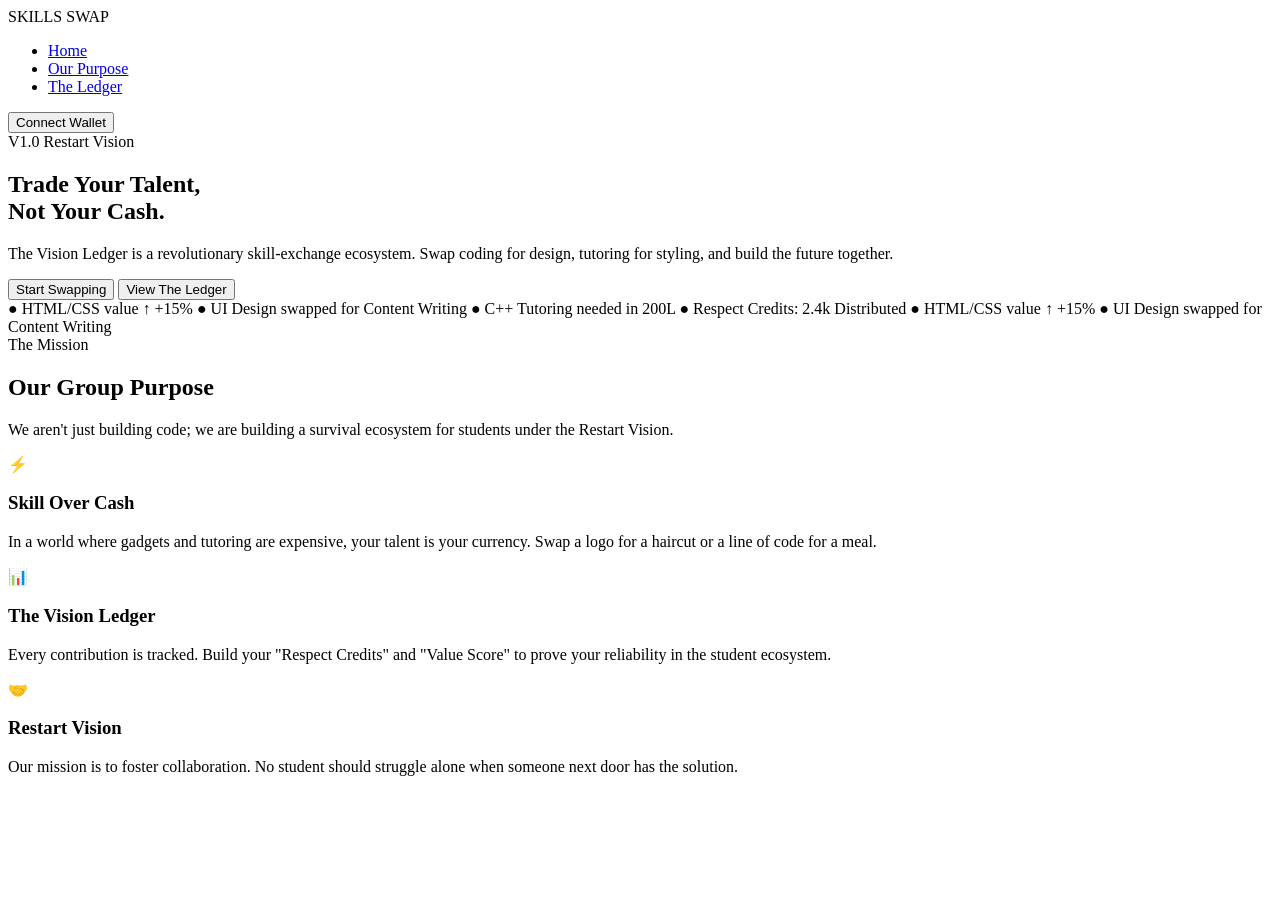
==== index.html @ d319e516 "Rename vision-ledger/index.html to index.html" ====
<!DOCTYPE html>
<html lang="en">
<head>
    <meta charset="UTF-8">
    <meta name="viewport" content="width=device-width, initial-scale=1.0">
    <title>skills-Swap | The Vision Ledger</title>
    <link href="https://fonts.googleapis.com/css2?family=Poppins:wght@300;400;600;800&display=swap" rel="stylesheet">
    <link rel="stylesheet" href="style.css">
</head>
<body>

    <div class="bg-wrapper">
        <div class="blob"></div>
        <div class="blob2"></div>
        <div class="grid-overlay"></div>
    </div>

    <header>
        <nav class="glass-nav">
            <div class="logo">SKILLS <span>SWAP</span></div>
            <ul class="nav-links">
                <li><a href="#home">Home</a></li>
                <li><a href="#purpose">Our Purpose</a></li>
                <li><a href="#ledger">The Ledger</a></li>
            </ul>
            <button class="btn-glow">Connect Wallet</button>
        </nav>
    </header>

    <main>
        <section class="hero" id="home">
            <div class="hero-content">
                <span class="badge">V1.0 Restart Vision</span>
                <h1>Trade Your <span>Talent</span>,<br> Not Your Cash.</h1>
                <p>The Vision Ledger is a revolutionary skill-exchange ecosystem. Swap coding for design, tutoring for styling, and build the future together.</p>
                
                <div class="hero-btns">
                    <button class="btn-primary">Start Swapping</button>
                    <button class="btn-secondary">View The Ledger</button>
                </div>
            </div>
        </section>

        <div class="ticker-wrap">
            <div class="ticker">
                <span class="ticker-item">● HTML/CSS value ↑ +15%</span>
                <span class="ticker-item">● UI Design swapped for Content Writing</span>
                <span class="ticker-item">● C++ Tutoring needed in 200L</span>
                <span class="ticker-item">● Respect Credits: 2.4k Distributed</span>
                <span class="ticker-item">● HTML/CSS value ↑ +15%</span>
                <span class="ticker-item">● UI Design swapped for Content Writing</span>
            </div>
        </div>

        <section class="purpose-section" id="purpose">
            <div class="section-header">
                <span class="badge">The Mission</span>
                <h2>Our <span>Group Purpose</span></h2>
                <p>We aren't just building code; we are building a survival ecosystem for students under the Restart Vision.</p>
            </div>

            <div class="purpose-grid">
                <div class="purpose-card">
                    <div class="icon">⚡</div>
                    <h3>Skill Over Cash</h3>
                    <p>In a world where gadgets and tutoring are expensive, your talent is your currency. Swap a logo for a haircut or a line of code for a meal.</p>
                </div>

                <div class="purpose-card">
                    <div class="icon">📊</div>
                    <h3>The Vision Ledger</h3>
                    <p>Every contribution is tracked. Build your "Respect Credits" and "Value Score" to prove your reliability in the student ecosystem.</p>
                </div>

                <div class="purpose-card">
                    <div class="icon">🤝</div>
                    <h3>Restart Vision</h3>
                    <p>Our mission is to foster collaboration. No student should struggle alone when someone next door has the solution.</p>
                </div>
            </div>
        </section>
    </main>

</body>
</html>
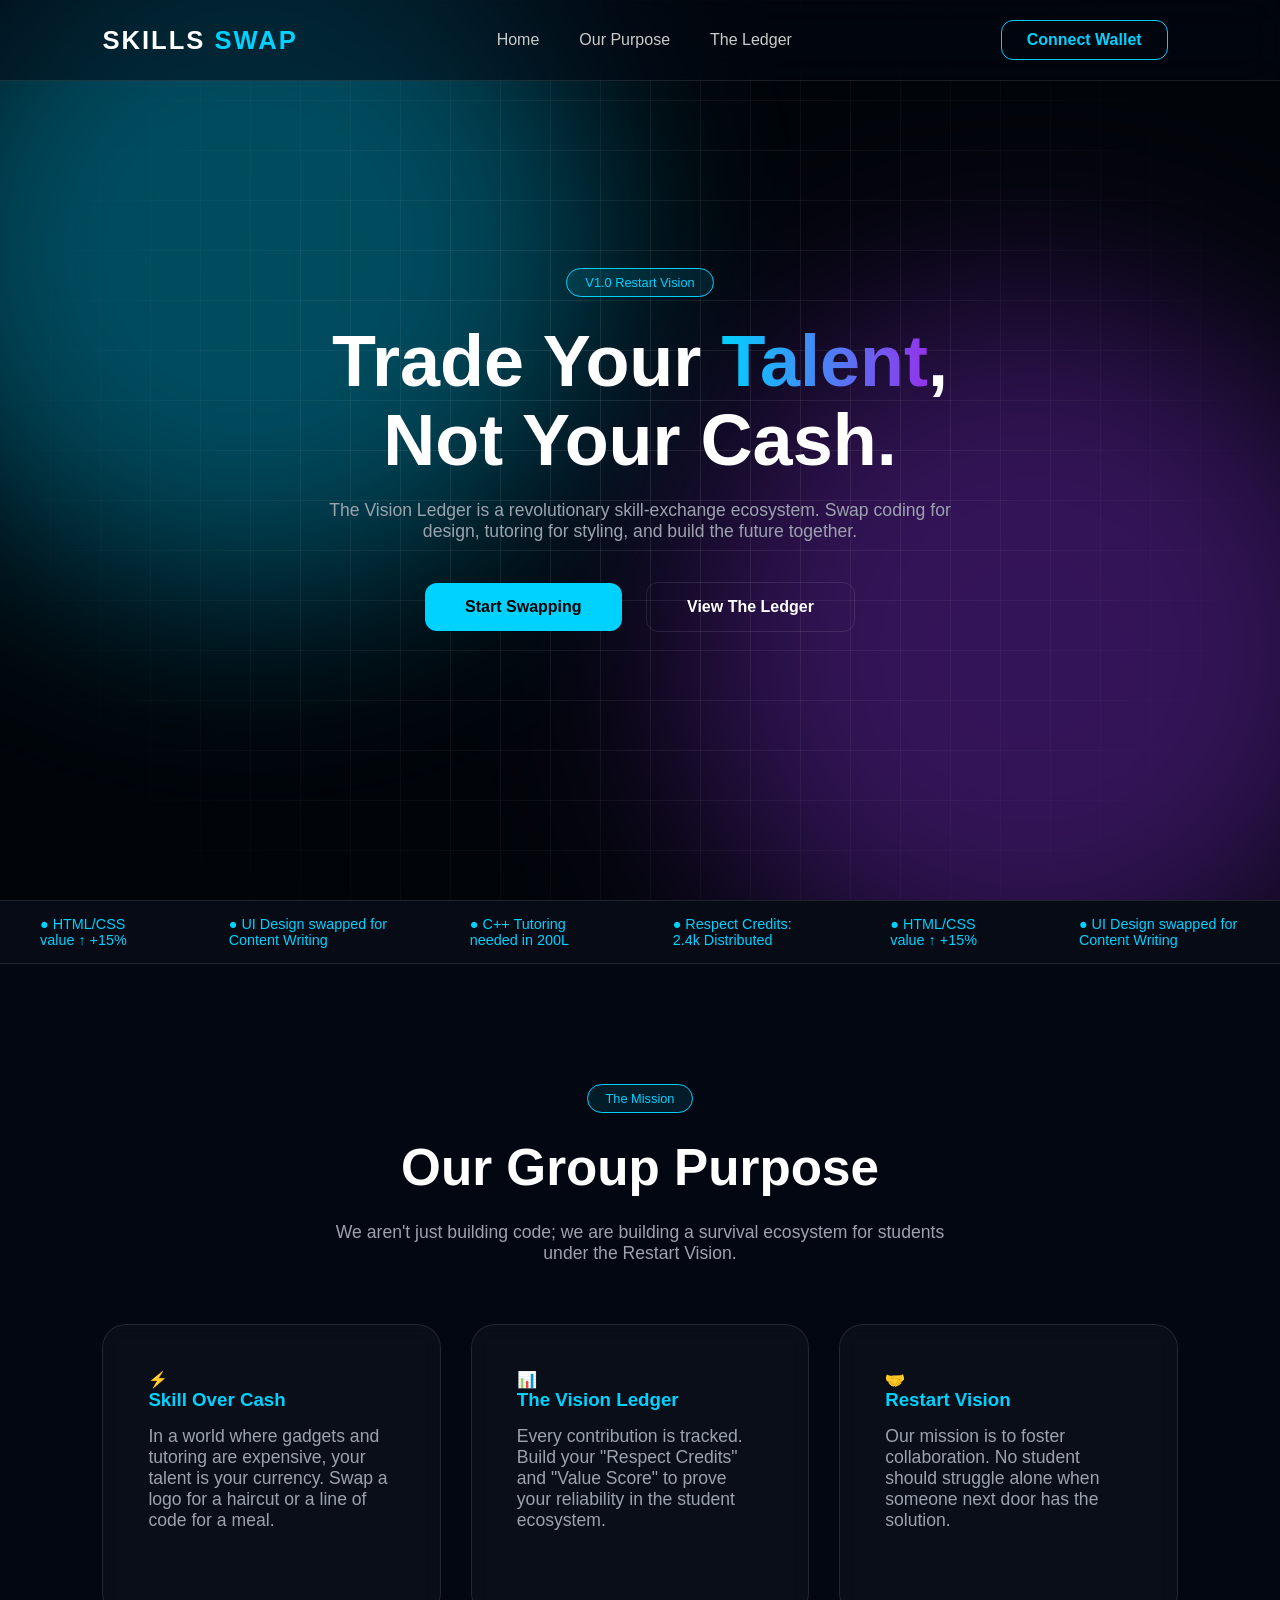
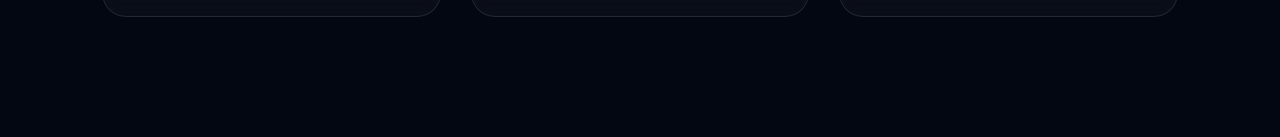
==== commit cb3eff70: "index.html" ====
--- a/index.html
+++ b/index.html
@@ -3,7 +3,7 @@
 <head>
     <meta charset="UTF-8">
     <meta name="viewport" content="width=device-width, initial-scale=1.0">
-    <title>skills-Swap | The Vision Ledger</title>
+    <title>skills-Swap | The Vision Ledger</title> 
     <link href="https://fonts.googleapis.com/css2?family=Poppins:wght@300;400;600;800&display=swap" rel="stylesheet">
     <link rel="stylesheet" href="style.css">
 </head>
--- a/style.css
+++ b/style.css
@@ -0,0 +1,177 @@
+/* 1. the colours */
+:root {
+    --primary: #00d2ff;      /* Electric Blue */
+    --secondary: #9333ea;    /* Cyber Purple */
+    --bg: #030712;
+    --glass: rgba(255, 255, 255, 0.03);
+    --border: rgba(255, 255, 255, 0.1);
+}
+
+* {
+    margin: 0;
+    padding: 0;
+    box-sizing: border-box;
+    font-family: 'Poppins', sans-serif;
+    scroll-behavior: smooth;
+}
+
+body {
+    background-color: var(--bg);
+    color: #fff;
+    overflow-x: hidden;
+}
+
+/* 2. THE MOVING BACKGROUND */
+.bg-wrapper {
+    position: fixed;
+    top: 0;
+    left: 0;
+    width: 100vw;
+    height: 100vh;
+    z-index: -1;
+    overflow: hidden;
+    background: #010409;
+}
+
+.blob, .blob2 {
+    position: absolute;
+    width: 700px;
+    height: 700px;
+    border-radius: 50%;
+    filter: blur(100px);
+    opacity: 0.35; /* Made it a bit brighter to be obvious */
+}
+
+.blob {
+    background: var(--primary);
+    top: -100px;
+    left: -100px;
+    /* Speed set to 8s (Very Obvious) */
+    animation: moveFast 8s infinite alternate ease-in-out;
+}
+
+.blob2 {
+    background: var(--secondary);
+    bottom: -100px;
+    right: -100px;
+    /* Speed set to 10s */
+    animation: moveFastReverse 10s infinite alternate-reverse ease-in-out;
+}
+
+@keyframes moveFast {
+    0% { transform: translate(0,0) scale(1); }
+    100% { transform: translate(40vw, 40vh) scale(1.2); }
+}
+
+@keyframes moveFastReverse {
+    0% { transform: translate(0,0) scale(1.2); }
+    100% { transform: translate(-40vw, -40vh) scale(1); }
+}
+
+.grid-overlay {
+    position: absolute;
+    width: 100%;
+    height: 100%;
+    background-image: linear-gradient(var(--border) 1px, transparent 1px), 
+                      linear-gradient(90deg, var(--border) 1px, transparent 1px);
+    background-size: 50px 50px;
+    mask-image: radial-gradient(circle at center, black, transparent 85%);
+}
+
+/* 3. THE ORIGINAL NAVBAR (HEADER) */
+header {
+    width: 100%;
+    position: fixed;
+    top: 0;
+    z-index: 1000;
+}
+
+.glass-nav {
+    display: flex;
+    justify-content: space-between;
+    align-items: center;
+    padding: 20px 8%;
+    background: rgba(3, 7, 18, 0.5);
+    backdrop-filter: blur(20px);
+    border-bottom: 1px solid var(--border);
+}
+
+.logo { font-size: 1.6rem; font-weight: 800; letter-spacing: 2px; }
+.logo span { color: var(--primary); }
+
+.nav-links { display: flex; list-style: none; }
+.nav-links li { margin: 0 20px; }
+.nav-links a { text-decoration: none; color: #ccc; transition: 0.3s; }
+.nav-links a:hover { color: var(--primary); }
+
+/* 4. THE ORIGINAL HERO SECTION */
+.hero {
+    height: 100vh;
+    display: flex;
+    align-items: center;
+    justify-content: center;
+    text-align: center;
+}
+
+.badge {
+    background: rgba(0, 210, 255, 0.1);
+    color: var(--primary);
+    padding: 6px 18px;
+    border-radius: 30px;
+    font-size: 0.8rem;
+    border: 1px solid var(--primary);
+    display: inline-block;
+    margin-bottom: 25px;
+}
+
+h1 { font-size: 4.5rem; font-weight: 800; margin-bottom: 20px; line-height: 1.1; }
+h1 span {
+    background: linear-gradient(to right, var(--primary), var(--secondary));
+    -webkit-background-clip: text;
+    -webkit-text-fill-color: transparent;
+}
+
+p {
+    color: #9ca3af;
+    max-width: 650px;
+    margin: 0 auto 40px;
+    font-size: 1.1rem;
+}
+
+/* 5. ORIGINAL BUTTON SIZES (FIXED) */
+.hero-btns button, .btn-glow {
+    padding: 15px 40px; /* Kept big and bold */
+    border-radius: 12px;
+    font-size: 1rem;
+    font-weight: 600;
+    cursor: pointer;
+    margin: 0 10px;
+    transition: 0.3s;
+}
+
+.btn-primary { background: var(--primary); border: none; color: #000; }
+.btn-secondary { background: transparent; border: 1px solid var(--border); color: #fff; }
+.btn-glow { padding: 10px 25px; border: 1px solid var(--primary); color: var(--primary); background: transparent; }
+
+.btn-primary:hover { transform: translateY(-5px); box-shadow: 0 10px 30px rgba(0,210,255,0.4); }
+
+/* 6. TICKER & PURPOSE (ORIGINAL) */
+.ticker-wrap {
+    width: 100%;
+    overflow: hidden;
+    background: rgba(255,255,255,0.02);
+    padding: 15px 0;
+    border-top: 1px solid var(--border);
+    border-bottom: 1px solid var(--border);
+}
+
+.ticker { display: flex; animation: tickerMove 20s linear infinite; }
+@keyframes tickerMove { 0% { transform: translateX(0); } 100% { transform: translateX(-50%); } }
+.ticker-item { padding: 0 40px; color: var(--primary); font-size: 0.9rem; }
+
+.purpose-section { padding: 120px 8%; text-align: center; }
+.section-header h2 { font-size: 3.2rem; margin-bottom: 25px; }
+.purpose-grid { display: grid; grid-template-columns: repeat(auto-fit, minmax(300px, 1fr)); gap: 30px; margin-top: 60px; }
+.purpose-card { background: var(--glass); padding: 45px; border-radius: 24px; border: 1px solid var(--border); text-align: left; backdrop-filter: blur(10px); transition: 0.4s; }
+.purpose-card:hover { border-color: var(--primary); transform: translateY(-15px); }
+.purpose-card h3 { color: var(--primary); margin-bottom: 15px; }
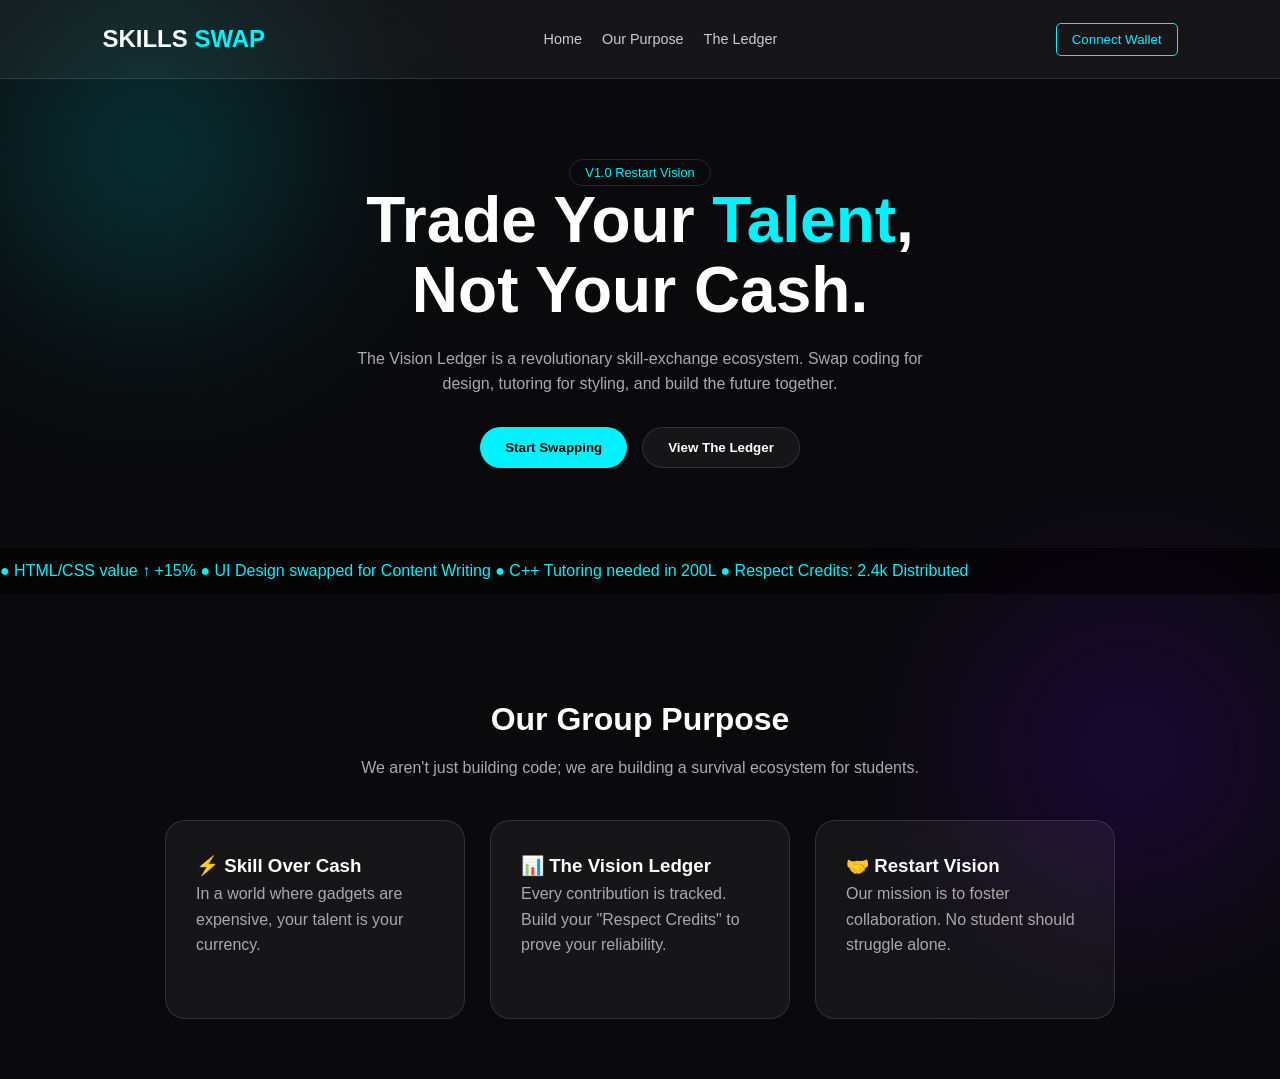
==== commit 7de09484: "Update index.html" ====
--- a/index.html
+++ b/index.html
@@ -3,83 +3,86 @@
 <head>
     <meta charset="UTF-8">
     <meta name="viewport" content="width=device-width, initial-scale=1.0">
-    <title>skills-Swap | The Vision Ledger</title> 
+    <title>Skills-Swap | The Vision Ledger</title>
     <link href="https://fonts.googleapis.com/css2?family=Poppins:wght@300;400;600;800&display=swap" rel="stylesheet">
-    <link rel="stylesheet" href="style.css">
+    <style>
+        /* ALL YOUR STYLES GO HERE - NO LINK NEEDED */
+        :root { --primary: #00f2fe; --secondary: #4facfe; --bg: #0a0a0c; --glass: rgba(255,255,255,0.05); --glass-border: rgba(255,255,255,0.12); }
+        * { margin: 0; padding: 0; box-sizing: border-box; font-family: 'Poppins', sans-serif; }
+        body { background-color: var(--bg); color: white; overflow-x: hidden; line-height: 1.6; }
+        
+        .bg-wrapper { position: fixed; top: 0; left: 0; width: 100%; height: 100%; z-index: -1; }
+        .blob, .blob2 { position: absolute; width: 300px; height: 300px; background: var(--primary); filter: blur(100px); border-radius: 50%; opacity: 0.2; }
+        .blob2 { right: 0; bottom: 0; background: #7000ff; }
+
+        .glass-nav { display: flex; justify-content: space-between; align-items: center; padding: 20px 8%; background: var(--glass); backdrop-filter: blur(15px); border-bottom: 1px solid var(--glass-border); position: sticky; top: 0; z-index: 100; }
+        .logo { font-size: 1.5rem; font-weight: 800; color: white; }
+        .logo span { color: var(--primary); }
+        .nav-links { display: flex; list-style: none; gap: 20px; }
+        .nav-links a { text-decoration: none; color: #ccc; font-size: 0.9rem; }
+        .btn-glow { padding: 8px 15px; background: transparent; border: 1px solid var(--primary); color: var(--primary); border-radius: 5px; cursor: pointer; }
+
+        .hero { padding: 80px 8% 40px; text-align: center; }
+        h1 { font-size: clamp(2.2rem, 8vw, 4rem); font-weight: 800; margin-bottom: 20px; line-height: 1.1; }
+        h1 span { color: var(--primary); }
+        p { max-width: 600px; margin: 0 auto 30px; color: #aaa; }
+
+        .hero-btns { display: flex; justify-content: center; gap: 15px; }
+        .btn-primary, .btn-secondary { padding: 12px 25px; border-radius: 50px; border: none; font-weight: 600; cursor: pointer; }
+        .btn-primary { background: var(--primary); color: black; }
+        .btn-secondary { background: var(--glass); color: white; border: 1px solid var(--glass-border); }
+
+        .purpose-grid { display: flex; flex-wrap: wrap; justify-content: center; gap: 25px; margin-top: 40px; }
+        .purpose-card { background: var(--glass); padding: 30px; border-radius: 20px; border: 1px solid var(--glass-border); width: 300px; text-align: left; backdrop-filter: blur(10px); }
+        
+        .ticker-wrap { background: rgba(0,0,0,0.5); padding: 10px 0; margin: 40px 0; overflow: hidden; }
+        .ticker { display: flex; gap: 50px; white-space: nowrap; animation: slide 25s linear infinite; }
+        @keyframes slide { from { transform: translateX(100%); } to { transform: translateX(-100%); } }
+
+        @media (max-width: 768px) {
+            .glass-nav { flex-direction: column; gap: 15px; padding: 15px; }
+            .nav-links { gap: 10px; font-size: 0.7rem; }
+            .hero-btns { flex-direction: column; align-items: center; }
+            .btn-primary, .btn-secondary { width: 100%; max-width: 280px; }
+            .purpose-card { width: 100%; max-width: 90%; }
+        }
+    </style>
 </head>
 <body>
-
-    <div class="bg-wrapper">
-        <div class="blob"></div>
-        <div class="blob2"></div>
-        <div class="grid-overlay"></div>
-    </div>
-
-    <header>
-        <nav class="glass-nav">
-            <div class="logo">SKILLS <span>SWAP</span></div>
-            <ul class="nav-links">
-                <li><a href="#home">Home</a></li>
-                <li><a href="#purpose">Our Purpose</a></li>
-                <li><a href="#ledger">The Ledger</a></li>
-            </ul>
-            <button class="btn-glow">Connect Wallet</button>
-        </nav>
-    </header>
-
+    <div class="bg-wrapper"><div class="blob"></div><div class="blob2"></div></div>
+    <header><nav class="glass-nav">
+        <div class="logo">SKILLS <span>SWAP</span></div>
+        <ul class="nav-links">
+            <li><a href="#home">Home</a></li>
+            <li><a href="#purpose">Our Purpose</a></li>
+            <li><a href="#ledger">The Ledger</a></li>
+        </ul>
+        <button class="btn-glow">Connect Wallet</button>
+    </nav></header>
     <main>
         <section class="hero" id="home">
-            <div class="hero-content">
-                <span class="badge">V1.0 Restart Vision</span>
-                <h1>Trade Your <span>Talent</span>,<br> Not Your Cash.</h1>
-                <p>The Vision Ledger is a revolutionary skill-exchange ecosystem. Swap coding for design, tutoring for styling, and build the future together.</p>
-                
-                <div class="hero-btns">
-                    <button class="btn-primary">Start Swapping</button>
-                    <button class="btn-secondary">View The Ledger</button>
-                </div>
+            <span style="color:var(--primary); font-size: 0.8rem; border: 1px solid var(--glass-border); padding: 5px 15px; border-radius: 20px;">V1.0 Restart Vision</span>
+            <h1>Trade Your <span>Talent</span>,<br> Not Your Cash.</h1>
+            <p>The Vision Ledger is a revolutionary skill-exchange ecosystem. Swap coding for design, tutoring for styling, and build the future together.</p>
+            <div class="hero-btns">
+                <button class="btn-primary">Start Swapping</button>
+                <button class="btn-secondary">View The Ledger</button>
             </div>
         </section>
 
-        <div class="ticker-wrap">
-            <div class="ticker">
-                <span class="ticker-item">● HTML/CSS value ↑ +15%</span>
-                <span class="ticker-item">● UI Design swapped for Content Writing</span>
-                <span class="ticker-item">● C++ Tutoring needed in 200L</span>
-                <span class="ticker-item">● Respect Credits: 2.4k Distributed</span>
-                <span class="ticker-item">● HTML/CSS value ↑ +15%</span>
-                <span class="ticker-item">● UI Design swapped for Content Writing</span>
-            </div>
-        </div>
+        <div class="ticker-wrap"><div class="ticker">
+            <span style="color:var(--primary)">● HTML/CSS value ↑ +15% ● UI Design swapped for Content Writing ● C++ Tutoring needed in 200L ● Respect Credits: 2.4k Distributed</span>
+        </div></div>
 
-        <section class="purpose-section" id="purpose">
-            <div class="section-header">
-                <span class="badge">The Mission</span>
-                <h2>Our <span>Group Purpose</span></h2>
-                <p>We aren't just building code; we are building a survival ecosystem for students under the Restart Vision.</p>
-            </div>
-
+        <section class="purpose-section" id="purpose" style="text-align:center; padding: 60px 8%;">
+            <h2 style="font-size: 2rem; margin-bottom: 10px;">Our <span>Group Purpose</span></h2>
+            <p>We aren't just building code; we are building a survival ecosystem for students.</p>
             <div class="purpose-grid">
-                <div class="purpose-card">
-                    <div class="icon">⚡</div>
-                    <h3>Skill Over Cash</h3>
-                    <p>In a world where gadgets and tutoring are expensive, your talent is your currency. Swap a logo for a haircut or a line of code for a meal.</p>
-                </div>
-
-                <div class="purpose-card">
-                    <div class="icon">📊</div>
-                    <h3>The Vision Ledger</h3>
-                    <p>Every contribution is tracked. Build your "Respect Credits" and "Value Score" to prove your reliability in the student ecosystem.</p>
-                </div>
-
-                <div class="purpose-card">
-                    <div class="icon">🤝</div>
-                    <h3>Restart Vision</h3>
-                    <p>Our mission is to foster collaboration. No student should struggle alone when someone next door has the solution.</p>
-                </div>
+                <div class="purpose-card"><h3>⚡ Skill Over Cash</h3><p>In a world where gadgets are expensive, your talent is your currency.</p></div>
+                <div class="purpose-card"><h3>📊 The Vision Ledger</h3><p>Every contribution is tracked. Build your "Respect Credits" to prove your reliability.</p></div>
+                <div class="purpose-card"><h3>🤝 Restart Vision</h3><p>Our mission is to foster collaboration. No student should struggle alone.</p></div>
             </div>
         </section>
     </main>
-
 </body>
 </html>
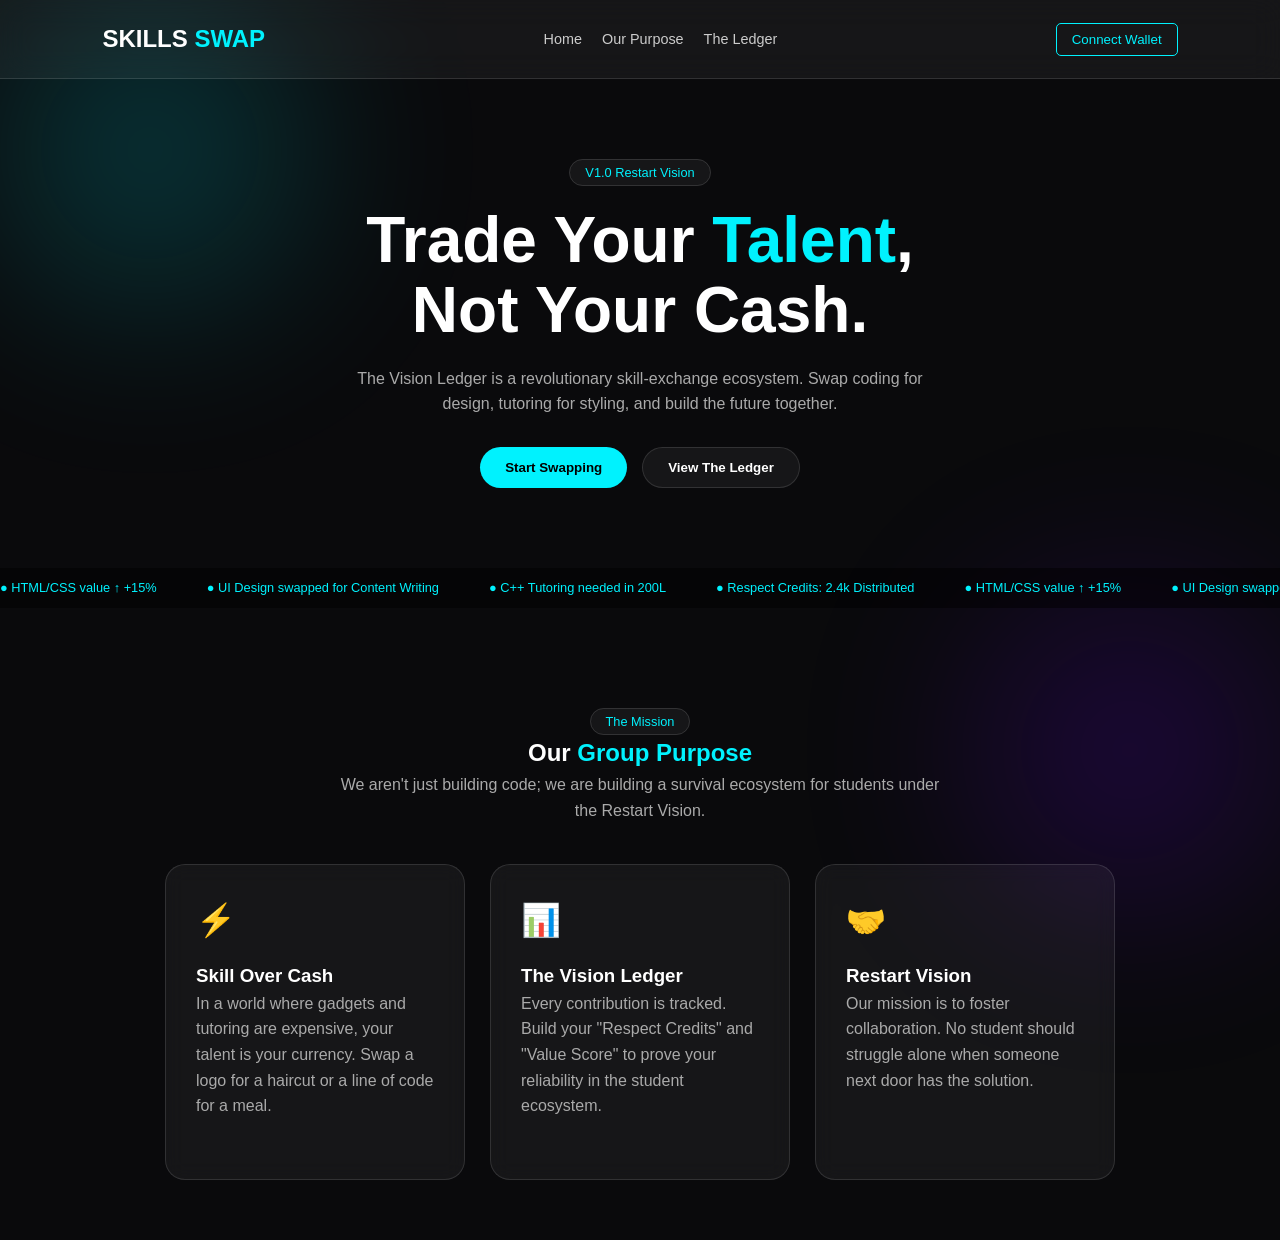
==== commit 5c2c1dfd: "index.html" ====
--- a/index.html
+++ b/index.html
@@ -5,84 +5,81 @@
     <meta name="viewport" content="width=device-width, initial-scale=1.0">
     <title>Skills-Swap | The Vision Ledger</title>
     <link href="https://fonts.googleapis.com/css2?family=Poppins:wght@300;400;600;800&display=swap" rel="stylesheet">
-    <style>
-        /* ALL YOUR STYLES GO HERE - NO LINK NEEDED */
-        :root { --primary: #00f2fe; --secondary: #4facfe; --bg: #0a0a0c; --glass: rgba(255,255,255,0.05); --glass-border: rgba(255,255,255,0.12); }
-        * { margin: 0; padding: 0; box-sizing: border-box; font-family: 'Poppins', sans-serif; }
-        body { background-color: var(--bg); color: white; overflow-x: hidden; line-height: 1.6; }
-        
-        .bg-wrapper { position: fixed; top: 0; left: 0; width: 100%; height: 100%; z-index: -1; }
-        .blob, .blob2 { position: absolute; width: 300px; height: 300px; background: var(--primary); filter: blur(100px); border-radius: 50%; opacity: 0.2; }
-        .blob2 { right: 0; bottom: 0; background: #7000ff; }
-
-        .glass-nav { display: flex; justify-content: space-between; align-items: center; padding: 20px 8%; background: var(--glass); backdrop-filter: blur(15px); border-bottom: 1px solid var(--glass-border); position: sticky; top: 0; z-index: 100; }
-        .logo { font-size: 1.5rem; font-weight: 800; color: white; }
-        .logo span { color: var(--primary); }
-        .nav-links { display: flex; list-style: none; gap: 20px; }
-        .nav-links a { text-decoration: none; color: #ccc; font-size: 0.9rem; }
-        .btn-glow { padding: 8px 15px; background: transparent; border: 1px solid var(--primary); color: var(--primary); border-radius: 5px; cursor: pointer; }
-
-        .hero { padding: 80px 8% 40px; text-align: center; }
-        h1 { font-size: clamp(2.2rem, 8vw, 4rem); font-weight: 800; margin-bottom: 20px; line-height: 1.1; }
-        h1 span { color: var(--primary); }
-        p { max-width: 600px; margin: 0 auto 30px; color: #aaa; }
-
-        .hero-btns { display: flex; justify-content: center; gap: 15px; }
-        .btn-primary, .btn-secondary { padding: 12px 25px; border-radius: 50px; border: none; font-weight: 600; cursor: pointer; }
-        .btn-primary { background: var(--primary); color: black; }
-        .btn-secondary { background: var(--glass); color: white; border: 1px solid var(--glass-border); }
-
-        .purpose-grid { display: flex; flex-wrap: wrap; justify-content: center; gap: 25px; margin-top: 40px; }
-        .purpose-card { background: var(--glass); padding: 30px; border-radius: 20px; border: 1px solid var(--glass-border); width: 300px; text-align: left; backdrop-filter: blur(10px); }
-        
-        .ticker-wrap { background: rgba(0,0,0,0.5); padding: 10px 0; margin: 40px 0; overflow: hidden; }
-        .ticker { display: flex; gap: 50px; white-space: nowrap; animation: slide 25s linear infinite; }
-        @keyframes slide { from { transform: translateX(100%); } to { transform: translateX(-100%); } }
-
-        @media (max-width: 768px) {
-            .glass-nav { flex-direction: column; gap: 15px; padding: 15px; }
-            .nav-links { gap: 10px; font-size: 0.7rem; }
-            .hero-btns { flex-direction: column; align-items: center; }
-            .btn-primary, .btn-secondary { width: 100%; max-width: 280px; }
-            .purpose-card { width: 100%; max-width: 90%; }
-        }
-    </style>
+    <link rel="stylesheet" href="style.css">
 </head>
 <body>
-    <div class="bg-wrapper"><div class="blob"></div><div class="blob2"></div></div>
-    <header><nav class="glass-nav">
-        <div class="logo">SKILLS <span>SWAP</span></div>
-        <ul class="nav-links">
-            <li><a href="#home">Home</a></li>
-            <li><a href="#purpose">Our Purpose</a></li>
-            <li><a href="#ledger">The Ledger</a></li>
-        </ul>
-        <button class="btn-glow">Connect Wallet</button>
-    </nav></header>
+
+    <div class="bg-wrapper">
+        <div class="blob"></div>
+        <div class="blob2"></div>
+        <div class="grid-overlay"></div>
+    </div>
+
+    <header>
+        <nav class="glass-nav">
+            <div class="logo">SKILLS <span>SWAP</span></div>
+            <ul class="nav-links">
+                <li><a href="#home">Home</a></li>
+                <li><a href="#purpose">Our Purpose</a></li>
+                <li><a href="#ledger">The Ledger</a></li>
+            </ul>
+            <button class="btn-glow">Connect Wallet</button>
+        </nav>
+    </header>
+
     <main>
         <section class="hero" id="home">
-            <span style="color:var(--primary); font-size: 0.8rem; border: 1px solid var(--glass-border); padding: 5px 15px; border-radius: 20px;">V1.0 Restart Vision</span>
-            <h1>Trade Your <span>Talent</span>,<br> Not Your Cash.</h1>
-            <p>The Vision Ledger is a revolutionary skill-exchange ecosystem. Swap coding for design, tutoring for styling, and build the future together.</p>
-            <div class="hero-btns">
-                <button class="btn-primary">Start Swapping</button>
-                <button class="btn-secondary">View The Ledger</button>
+            <div class="hero-content">
+                <span class="badge">V1.0 Restart Vision</span>
+                <h1>Trade Your <span>Talent</span>,<br> Not Your Cash.</h1>
+                <p>The Vision Ledger is a revolutionary skill-exchange ecosystem. Swap coding for design, tutoring for styling, and build the future together.</p>
+                
+                <div class="hero-btns">
+                    <button class="btn-primary">Start Swapping</button>
+                    <button class="btn-secondary">View The Ledger</button>
+                </div>
             </div>
         </section>
 
-        <div class="ticker-wrap"><div class="ticker">
-            <span style="color:var(--primary)">● HTML/CSS value ↑ +15% ● UI Design swapped for Content Writing ● C++ Tutoring needed in 200L ● Respect Credits: 2.4k Distributed</span>
-        </div></div>
+        <div class="ticker-wrap">
+            <div class="ticker">
+                <span class="ticker-item">● HTML/CSS value ↑ +15%</span>
+                <span class="ticker-item">● UI Design swapped for Content Writing</span>
+                <span class="ticker-item">● C++ Tutoring needed in 200L</span>
+                <span class="ticker-item">● Respect Credits: 2.4k Distributed</span>
+                <span class="ticker-item">● HTML/CSS value ↑ +15%</span>
+                <span class="ticker-item">● UI Design swapped for Content Writing</span>
+            </div>
+        </div>
 
-        <section class="purpose-section" id="purpose" style="text-align:center; padding: 60px 8%;">
-            <h2 style="font-size: 2rem; margin-bottom: 10px;">Our <span>Group Purpose</span></h2>
-            <p>We aren't just building code; we are building a survival ecosystem for students.</p>
+        <section class="purpose-section" id="purpose">
+            <div class="section-header">
+                <span class="badge">The Mission</span>
+                <h2>Our <span>Group Purpose</span></h2>
+                <p>We aren't just building code; we are building a survival ecosystem for students under the Restart Vision.</p>
+            </div>
+
             <div class="purpose-grid">
-                <div class="purpose-card"><h3>⚡ Skill Over Cash</h3><p>In a world where gadgets are expensive, your talent is your currency.</p></div>
-                <div class="purpose-card"><h3>📊 The Vision Ledger</h3><p>Every contribution is tracked. Build your "Respect Credits" to prove your reliability.</p></div>
-                <div class="purpose-card"><h3>🤝 Restart Vision</h3><p>Our mission is to foster collaboration. No student should struggle alone.</p></div>
+                <div class="purpose-card">
+                    <div class="icon">⚡</div>
+                    <h3>Skill Over Cash</h3>
+                    <p>In a world where gadgets and tutoring are expensive, your talent is your currency. Swap a logo for a haircut or a line of code for a meal.</p>
+                </div>
+
+                <div class="purpose-card">
+                    <div class="icon">📊</div>
+                    <h3>The Vision Ledger</h3>
+                    <p>Every contribution is tracked. Build your "Respect Credits" and "Value Score" to prove your reliability in the student ecosystem.</p>
+                </div>
+
+                <div class="purpose-card">
+                    <div class="icon">🤝</div>
+                    <h3>Restart Vision</h3>
+                    <p>Our mission is to foster collaboration. No student should struggle alone when someone next door has the solution.</p>
+                </div>
             </div>
         </section>
     </main>
+
 </body>
 </html>
--- a/style.css
+++ b/style.css
@@ -0,0 +1,86 @@
+/* 1. CORE STYLES */
+:root {
+    --primary: #00f2fe;
+    --secondary: #4facfe;
+    --bg-dark: #0a0a0c;
+    --glass: rgba(255, 255, 255, 0.05);
+    --glass-border: rgba(255, 255, 255, 0.12);
+}
+
+* { margin: 0; padding: 0; box-sizing: border-box; font-family: 'Poppins', sans-serif; }
+
+body { 
+    background-color: var(--bg-dark); 
+    color: white; 
+    overflow-x: hidden; 
+    line-height: 1.6;
+}
+
+/* 2. BACKGROUND BLOBS */
+.bg-wrapper { position: fixed; top: 0; left: 0; width: 100%; height: 100%; z-index: -1; }
+.blob, .blob2 {
+    position: absolute; width: 300px; height: 300px; 
+    background: var(--primary); filter: blur(100px); 
+    border-radius: 50%; opacity: 0.2;
+}
+.blob2 { right: 0; bottom: 0; background: #7000ff; }
+
+/* 3. NAVIGATION */
+.glass-nav {
+    display: flex; justify-content: space-between; align-items: center;
+    padding: 20px 8%; background: var(--glass); backdrop-filter: blur(15px);
+    border-bottom: 1px solid var(--glass-border);
+}
+.logo { font-size: 1.5rem; font-weight: 800; }
+.logo span { color: var(--primary); }
+.nav-links { display: flex; list-style: none; gap: 20px; }
+.nav-links a { text-decoration: none; color: #ccc; font-size: 0.9rem; }
+.btn-glow { 
+    padding: 8px 15px; background: transparent; border: 1px solid var(--primary); 
+    color: var(--primary); border-radius: 5px; cursor: pointer;
+}
+
+/* 4. HERO SECTION */
+.hero { padding: 80px 8% 40px; text-align: center; }
+.badge { 
+    background: var(--glass); padding: 5px 15px; border-radius: 20px; 
+    font-size: 0.8rem; border: 1px solid var(--glass-border); color: var(--primary);
+}
+h1 { font-size: clamp(2.2rem, 8vw, 4rem); font-weight: 800; margin: 20px 0; line-height: 1.1; }
+h1 span { color: var(--primary); }
+p { max-width: 600px; margin: 0 auto 30px; color: #aaa; }
+
+.hero-btns { display: flex; justify-content: center; gap: 15px; }
+.btn-primary, .btn-secondary { padding: 12px 25px; border-radius: 50px; border: none; font-weight: 600; cursor: pointer; }
+.btn-primary { background: var(--primary); color: black; }
+.btn-secondary { background: var(--glass); color: white; border: 1px solid var(--glass-border); }
+
+/* 5. TICKER (The moving text) */
+.ticker-wrap { background: rgba(0,0,0,0.5); padding: 10px 0; margin: 40px 0; overflow: hidden; }
+.ticker { display: flex; gap: 50px; white-space: nowrap; animation: slide 20s linear infinite; }
+.ticker-item { font-size: 0.8rem; color: var(--primary); }
+@keyframes slide { from { transform: translateX(100%); } to { transform: translateX(-100%); } }
+
+/* 6. PURPOSE SECTION */
+.purpose-section { padding: 60px 8%; text-align: center; }
+.section-header h2 span { color: var(--primary); }
+.purpose-grid { 
+    display: flex; flex-wrap: wrap; justify-content: center; 
+    gap: 25px; margin-top: 40px; 
+}
+.purpose-card {
+    background: var(--glass); padding: 30px; border-radius: 20px;
+    border: 1px solid var(--glass-border); width: 300px; text-align: left;
+    backdrop-filter: blur(10px);
+}
+.purpose-card .icon { font-size: 2rem; margin-bottom: 15px; }
+
+/* 7. THE "PHONE FIX" */
+@media (max-width: 768px) {
+    .glass-nav { flex-direction: column; gap: 15px; padding: 15px; }
+    .nav-links { gap: 10px; font-size: 0.7rem; }
+    .hero { padding-top: 40px; }
+    .hero-btns { flex-direction: column; align-items: center; }
+    .btn-primary, .btn-secondary { width: 100%; max-width: 280px; }
+    .purpose-card { width: 100%; max-width: 340px; }
+}
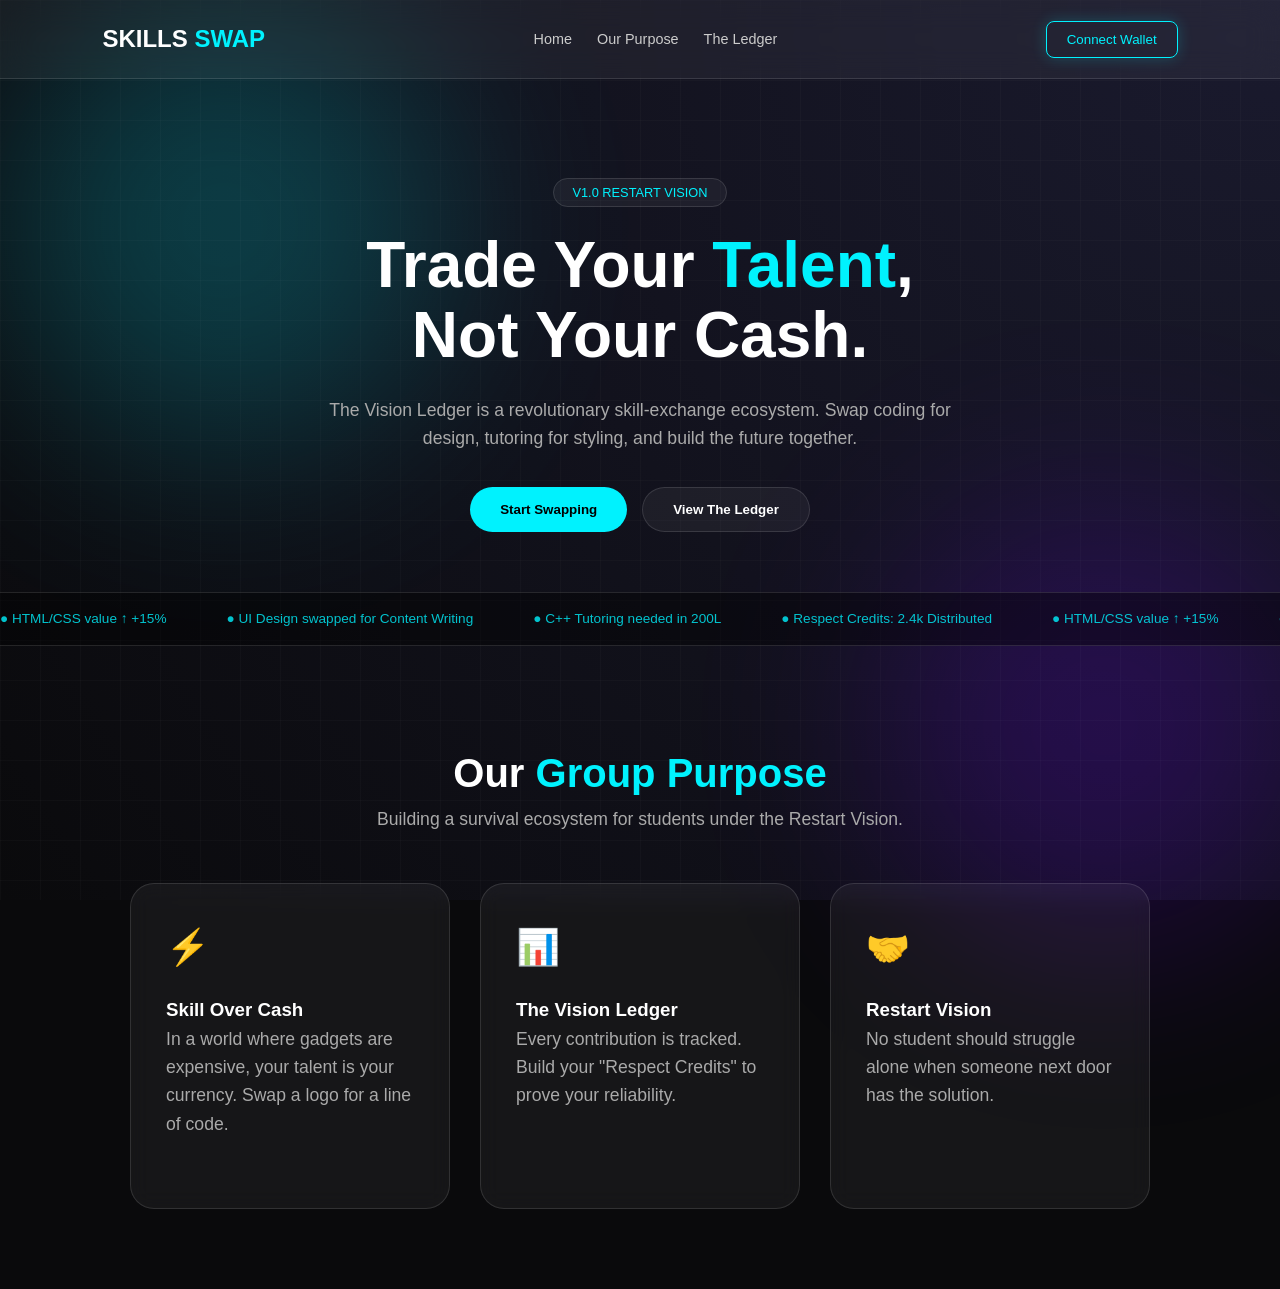
==== commit 8ee186ae: "index.html" ====
--- a/index.html
+++ b/index.html
@@ -33,7 +33,6 @@
                 <span class="badge">V1.0 Restart Vision</span>
                 <h1>Trade Your <span>Talent</span>,<br> Not Your Cash.</h1>
                 <p>The Vision Ledger is a revolutionary skill-exchange ecosystem. Swap coding for design, tutoring for styling, and build the future together.</p>
-                
                 <div class="hero-btns">
                     <button class="btn-primary">Start Swapping</button>
                     <button class="btn-secondary">View The Ledger</button>
@@ -54,32 +53,27 @@
 
         <section class="purpose-section" id="purpose">
             <div class="section-header">
-                <span class="badge">The Mission</span>
                 <h2>Our <span>Group Purpose</span></h2>
-                <p>We aren't just building code; we are building a survival ecosystem for students under the Restart Vision.</p>
+                <p>Building a survival ecosystem for students under the Restart Vision.</p>
             </div>
-
             <div class="purpose-grid">
                 <div class="purpose-card">
                     <div class="icon">⚡</div>
                     <h3>Skill Over Cash</h3>
-                    <p>In a world where gadgets and tutoring are expensive, your talent is your currency. Swap a logo for a haircut or a line of code for a meal.</p>
+                    <p>In a world where gadgets are expensive, your talent is your currency. Swap a logo for a line of code.</p>
                 </div>
-
                 <div class="purpose-card">
                     <div class="icon">📊</div>
                     <h3>The Vision Ledger</h3>
-                    <p>Every contribution is tracked. Build your "Respect Credits" and "Value Score" to prove your reliability in the student ecosystem.</p>
+                    <p>Every contribution is tracked. Build your "Respect Credits" to prove your reliability.</p>
                 </div>
-
                 <div class="purpose-card">
                     <div class="icon">🤝</div>
                     <h3>Restart Vision</h3>
-                    <p>Our mission is to foster collaboration. No student should struggle alone when someone next door has the solution.</p>
+                    <p>No student should struggle alone when someone next door has the solution.</p>
                 </div>
             </div>
         </section>
     </main>
-
 </body>
 </html>
--- a/style.css
+++ b/style.css
@@ -1,4 +1,4 @@
-/* 1. CORE STYLES */
+/* 1. GLOBAL STYLES */
 :root {
     --primary: #00f2fe;
     --secondary: #4facfe;
@@ -7,80 +7,212 @@
     --glass-border: rgba(255, 255, 255, 0.12);
 }
 
-* { margin: 0; padding: 0; box-sizing: border-box; font-family: 'Poppins', sans-serif; }
-
-body { 
-    background-color: var(--bg-dark); 
-    color: white; 
-    overflow-x: hidden; 
+* {
+    margin: 0;
+    padding: 0;
+    box-sizing: border-box;
+    font-family: 'Poppins', sans-serif;
+}
+
+body {
+    background-color: var(--bg-dark);
+    color: white;
+    overflow-x: hidden;
     line-height: 1.6;
 }
 
-/* 2. BACKGROUND BLOBS */
-.bg-wrapper { position: fixed; top: 0; left: 0; width: 100%; height: 100%; z-index: -1; }
+/* 2. THE MOVING BACKGROUND */
+.bg-wrapper {
+    position: fixed;
+    top: 0;
+    left: 0;
+    width: 100%;
+    height: 100%;
+    z-index: -1;
+    background: radial-gradient(circle at top right, #1a1a2e, #0a0a0c);
+}
+
 .blob, .blob2 {
-    position: absolute; width: 300px; height: 300px; 
-    background: var(--primary); filter: blur(100px); 
-    border-radius: 50%; opacity: 0.2;
-}
-.blob2 { right: 0; bottom: 0; background: #7000ff; }
+    position: absolute;
+    width: 450px;
+    height: 450px;
+    background: var(--primary);
+    filter: blur(100px);
+    border-radius: 50%;
+    opacity: 0.2;
+    animation: drift 15s infinite alternate ease-in-out;
+}
+
+.blob2 {
+    right: -50px;
+    bottom: -50px;
+    background: #7000ff;
+    animation-duration: 20s;
+    animation-direction: alternate-reverse;
+}
+
+@keyframes drift {
+    from { transform: translate(0, 0) scale(1); }
+    to { transform: translate(80px, 40px) scale(1.1); }
+}
+
+.grid-overlay {
+    position: absolute;
+    inset: 0;
+    background-image: linear-gradient(rgba(255,255,255,0.02) 1px, transparent 1px),
+                      linear-gradient(90deg, rgba(255,255,255,0.02) 1px, transparent 1px);
+    background-size: 40px 40px;
+}
 
 /* 3. NAVIGATION */
 .glass-nav {
-    display: flex; justify-content: space-between; align-items: center;
-    padding: 20px 8%; background: var(--glass); backdrop-filter: blur(15px);
+    display: flex;
+    justify-content: space-between;
+    align-items: center;
+    padding: 20px 8%;
+    background: var(--glass);
+    backdrop-filter: blur(15px);
     border-bottom: 1px solid var(--glass-border);
 }
+
 .logo { font-size: 1.5rem; font-weight: 800; }
 .logo span { color: var(--primary); }
-.nav-links { display: flex; list-style: none; gap: 20px; }
-.nav-links a { text-decoration: none; color: #ccc; font-size: 0.9rem; }
-.btn-glow { 
-    padding: 8px 15px; background: transparent; border: 1px solid var(--primary); 
-    color: var(--primary); border-radius: 5px; cursor: pointer;
-}
-
-/* 4. HERO SECTION */
-.hero { padding: 80px 8% 40px; text-align: center; }
-.badge { 
-    background: var(--glass); padding: 5px 15px; border-radius: 20px; 
-    font-size: 0.8rem; border: 1px solid var(--glass-border); color: var(--primary);
-}
-h1 { font-size: clamp(2.2rem, 8vw, 4rem); font-weight: 800; margin: 20px 0; line-height: 1.1; }
+
+.nav-links {
+    display: flex;
+    list-style: none;
+    gap: 25px;
+}
+
+.nav-links a {
+    text-decoration: none;
+    color: #ccc;
+    font-size: 0.9rem;
+    transition: 0.3s;
+}
+
+.nav-links a:hover { color: var(--primary); }
+
+.btn-glow {
+    padding: 10px 20px;
+    background: transparent;
+    border: 1px solid var(--primary);
+    color: var(--primary);
+    border-radius: 8px;
+    cursor: pointer;
+    box-shadow: 0 0 15px rgba(0, 242, 254, 0.2);
+}
+
+/* 4. HERO CONTENT */
+.hero {
+    padding: 100px 8% 60px;
+    text-align: center;
+}
+
+.badge {
+    background: var(--glass);
+    padding: 6px 18px;
+    border-radius: 20px;
+    border: 1px solid var(--glass-border);
+    color: var(--primary);
+    font-size: 0.8rem;
+    text-transform: uppercase;
+}
+
+h1 {
+    font-size: clamp(2.2rem, 8vw, 4rem);
+    font-weight: 800;
+    margin: 25px 0;
+    line-height: 1.1;
+}
+
 h1 span { color: var(--primary); }
-p { max-width: 600px; margin: 0 auto 30px; color: #aaa; }
-
-.hero-btns { display: flex; justify-content: center; gap: 15px; }
-.btn-primary, .btn-secondary { padding: 12px 25px; border-radius: 50px; border: none; font-weight: 600; cursor: pointer; }
-.btn-primary { background: var(--primary); color: black; }
-.btn-secondary { background: var(--glass); color: white; border: 1px solid var(--glass-border); }
-
-/* 5. TICKER (The moving text) */
-.ticker-wrap { background: rgba(0,0,0,0.5); padding: 10px 0; margin: 40px 0; overflow: hidden; }
-.ticker { display: flex; gap: 50px; white-space: nowrap; animation: slide 20s linear infinite; }
-.ticker-item { font-size: 0.8rem; color: var(--primary); }
-@keyframes slide { from { transform: translateX(100%); } to { transform: translateX(-100%); } }
+
+p {
+    max-width: 650px;
+    margin: 0 auto 35px;
+    color: #aaa;
+    font-size: 1.1rem;
+}
+
+.hero-btns {
+    display: flex;
+    justify-content: center;
+    gap: 15px;
+}
+
+.btn-primary, .btn-secondary {
+    padding: 14px 30px;
+    border-radius: 50px;
+    font-weight: 600;
+    cursor: pointer;
+    transition: 0.3s;
+    border: none;
+}
+
+.btn-primary { background: var(--primary); color: #000; }
+.btn-secondary { background: var(--glass); color: #fff; border: 1px solid var(--glass-border); }
+
+/* 5. TICKER */
+.ticker-wrap {
+    background: rgba(0,0,0,0.4);
+    padding: 15px 0;
+    overflow: hidden;
+    border-top: 1px solid var(--glass-border);
+    border-bottom: 1px solid var(--glass-border);
+}
+
+.ticker {
+    display: flex;
+    gap: 60px;
+    white-space: nowrap;
+    animation: scroll 25s linear infinite;
+}
+
+@keyframes scroll {
+    from { transform: translateX(100%); }
+    to { transform: translateX(-100%); }
+}
+
+.ticker-item { font-size: 0.85rem; color: var(--primary); opacity: 0.8; }
 
 /* 6. PURPOSE SECTION */
-.purpose-section { padding: 60px 8%; text-align: center; }
+.purpose-section { padding: 80px 8%; text-align: center; }
+.section-header h2 { font-size: 2.5rem; margin-top: 15px; }
 .section-header h2 span { color: var(--primary); }
-.purpose-grid { 
-    display: flex; flex-wrap: wrap; justify-content: center; 
-    gap: 25px; margin-top: 40px; 
-}
+
+.purpose-grid {
+    display: flex;
+    flex-wrap: wrap;
+    justify-content: center;
+    gap: 30px;
+    margin-top: 50px;
+}
+
 .purpose-card {
-    background: var(--glass); padding: 30px; border-radius: 20px;
-    border: 1px solid var(--glass-border); width: 300px; text-align: left;
+    background: var(--glass);
+    padding: 35px;
+    border-radius: 24px;
+    border: 1px solid var(--glass-border);
+    width: 320px;
+    text-align: left;
     backdrop-filter: blur(10px);
-}
-.purpose-card .icon { font-size: 2rem; margin-bottom: 15px; }
-
-/* 7. THE "PHONE FIX" */
+    transition: 0.3s;
+}
+
+.purpose-card:hover { border-color: var(--primary); transform: translateY(-5px); }
+.purpose-card .icon { font-size: 2.2rem; margin-bottom: 20px; }
+
+/* 7. SUPERVISOR PHONE REPAIR */
 @media (max-width: 768px) {
     .glass-nav { flex-direction: column; gap: 15px; padding: 15px; }
-    .nav-links { gap: 10px; font-size: 0.7rem; }
-    .hero { padding-top: 40px; }
+    .nav-links { gap: 12px; font-size: 0.75rem; }
+    
+    .hero { padding-top: 50px; }
+    h1 { font-size: 2.4rem; }
+    
     .hero-btns { flex-direction: column; align-items: center; }
-    .btn-primary, .btn-secondary { width: 100%; max-width: 280px; }
-    .purpose-card { width: 100%; max-width: 340px; }
-}
+    .btn-primary, .btn-secondary { width: 100%; max-width: 300px; }
+    
+    .purpose-card { width: 100%; max-width: 90%; }
+}
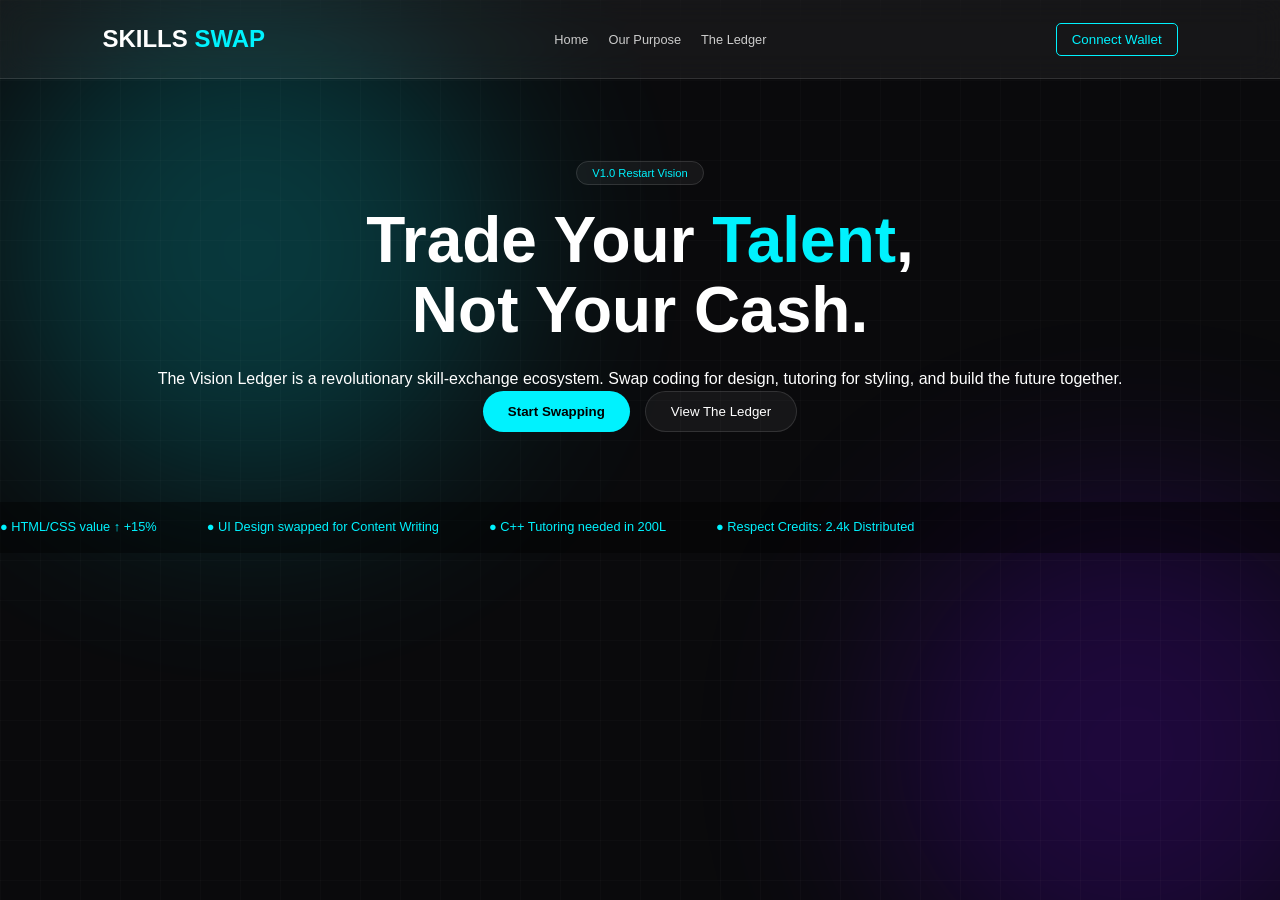
==== commit 07a06fd2: "Update index.html" ====
--- a/index.html
+++ b/index.html
@@ -5,7 +5,7 @@
     <meta name="viewport" content="width=device-width, initial-scale=1.0">
     <title>Skills-Swap | The Vision Ledger</title>
     <link href="https://fonts.googleapis.com/css2?family=Poppins:wght@300;400;600;800&display=swap" rel="stylesheet">
-    <link rel="stylesheet" href="style.css">
+    <link rel="stylesheet" href="./style.css">
 </head>
 <body>
 
@@ -46,34 +46,8 @@
                 <span class="ticker-item">● UI Design swapped for Content Writing</span>
                 <span class="ticker-item">● C++ Tutoring needed in 200L</span>
                 <span class="ticker-item">● Respect Credits: 2.4k Distributed</span>
-                <span class="ticker-item">● HTML/CSS value ↑ +15%</span>
-                <span class="ticker-item">● UI Design swapped for Content Writing</span>
             </div>
         </div>
-
-        <section class="purpose-section" id="purpose">
-            <div class="section-header">
-                <h2>Our <span>Group Purpose</span></h2>
-                <p>Building a survival ecosystem for students under the Restart Vision.</p>
-            </div>
-            <div class="purpose-grid">
-                <div class="purpose-card">
-                    <div class="icon">⚡</div>
-                    <h3>Skill Over Cash</h3>
-                    <p>In a world where gadgets are expensive, your talent is your currency. Swap a logo for a line of code.</p>
-                </div>
-                <div class="purpose-card">
-                    <div class="icon">📊</div>
-                    <h3>The Vision Ledger</h3>
-                    <p>Every contribution is tracked. Build your "Respect Credits" to prove your reliability.</p>
-                </div>
-                <div class="purpose-card">
-                    <div class="icon">🤝</div>
-                    <h3>Restart Vision</h3>
-                    <p>No student should struggle alone when someone next door has the solution.</p>
-                </div>
-            </div>
-        </section>
     </main>
 </body>
 </html>
--- a/style.css
+++ b/style.css
@@ -1,4 +1,3 @@
-/* 1. GLOBAL STYLES */
 :root {
     --primary: #00f2fe;
     --secondary: #4facfe;
@@ -7,212 +6,63 @@
     --glass-border: rgba(255, 255, 255, 0.12);
 }
 
-* {
-    margin: 0;
-    padding: 0;
-    box-sizing: border-box;
-    font-family: 'Poppins', sans-serif;
-}
+* { margin: 0; padding: 0; box-sizing: border-box; font-family: 'Poppins', sans-serif; }
+body { background-color: var(--bg-dark); color: white; overflow-x: hidden; line-height: 1.6; }
 
-body {
-    background-color: var(--bg-dark);
-    color: white;
-    overflow-x: hidden;
-    line-height: 1.6;
-}
-
-/* 2. THE MOVING BACKGROUND */
-.bg-wrapper {
-    position: fixed;
-    top: 0;
-    left: 0;
-    width: 100%;
-    height: 100%;
-    z-index: -1;
-    background: radial-gradient(circle at top right, #1a1a2e, #0a0a0c);
-}
-
+/* --- MOVING WALLPAPER --- */
+.bg-wrapper { position: fixed; top: 0; left: 0; width: 100%; height: 100%; z-index: -1; background: #0a0a0c; }
 .blob, .blob2 {
-    position: absolute;
-    width: 450px;
-    height: 450px;
-    background: var(--primary);
-    filter: blur(100px);
-    border-radius: 50%;
-    opacity: 0.2;
+    position: absolute; width: 500px; height: 500px; background: var(--primary);
+    filter: blur(100px); border-radius: 50%; opacity: 0.2;
     animation: drift 15s infinite alternate ease-in-out;
 }
-
-.blob2 {
-    right: -50px;
-    bottom: -50px;
-    background: #7000ff;
-    animation-duration: 20s;
-    animation-direction: alternate-reverse;
-}
+.blob2 { right: -100px; bottom: -100px; background: #7000ff; animation-duration: 20s; animation-direction: alternate-reverse; }
 
 @keyframes drift {
     from { transform: translate(0, 0) scale(1); }
-    to { transform: translate(80px, 40px) scale(1.1); }
+    to { transform: translate(100px, 50px) scale(1.1); }
 }
 
 .grid-overlay {
-    position: absolute;
-    inset: 0;
+    position: absolute; inset: 0;
     background-image: linear-gradient(rgba(255,255,255,0.02) 1px, transparent 1px),
                       linear-gradient(90deg, rgba(255,255,255,0.02) 1px, transparent 1px);
     background-size: 40px 40px;
 }
 
-/* 3. NAVIGATION */
-.glass-nav {
-    display: flex;
-    justify-content: space-between;
-    align-items: center;
-    padding: 20px 8%;
-    background: var(--glass);
-    backdrop-filter: blur(15px);
-    border-bottom: 1px solid var(--glass-border);
-}
-
+/* --- NAV & HERO --- */
+.glass-nav { display: flex; justify-content: space-between; align-items: center; padding: 20px 8%; background: var(--glass); backdrop-filter: blur(15px); border-bottom: 1px solid var(--glass-border); }
 .logo { font-size: 1.5rem; font-weight: 800; }
 .logo span { color: var(--primary); }
+.nav-links { display: flex; list-style: none; gap: 20px; }
+.nav-links a { text-decoration: none; color: #ccc; font-size: 0.8rem; }
+.btn-glow { padding: 8px 15px; background: transparent; border: 1px solid var(--primary); color: var(--primary); border-radius: 5px; cursor: pointer; }
 
-.nav-links {
-    display: flex;
-    list-style: none;
-    gap: 25px;
-}
+.hero { padding: 80px 8% 40px; text-align: center; }
+.badge { background: var(--glass); padding: 5px 15px; border-radius: 20px; border: 1px solid var(--glass-border); color: var(--primary); font-size: 0.7rem; }
+h1 { font-size: clamp(2.2rem, 8vw, 4rem); font-weight: 800; margin: 20px 0; line-height: 1.1; }
+h1 span { color: var(--primary); }
+.hero-btns { display: flex; justify-content: center; gap: 15px; }
+.btn-primary { background: var(--primary); color: black; padding: 12px 25px; border-radius: 50px; border: none; font-weight: 600; cursor: pointer; }
+.btn-secondary { background: var(--glass); color: white; padding: 12px 25px; border-radius: 50px; border: 1px solid var(--glass-border); cursor: pointer; }
 
-.nav-links a {
-    text-decoration: none;
-    color: #ccc;
-    font-size: 0.9rem;
-    transition: 0.3s;
-}
+/* --- TICKER --- */
+.ticker-wrap { background: rgba(0,0,0,0.4); padding: 15px 0; overflow: hidden; margin: 30px 0; }
+.ticker { display: flex; gap: 50px; white-space: nowrap; animation: scroll 20s linear infinite; }
+.ticker-item { color: var(--primary); font-size: 0.8rem; }
+@keyframes scroll { from { transform: translateX(100%); } to { transform: translateX(-100%); } }
 
-.nav-links a:hover { color: var(--primary); }
+/* --- PURPOSE SECTION --- */
+.purpose-section { padding: 60px 8%; text-align: center; }
+.purpose-grid { display: flex; flex-wrap: wrap; justify-content: center; gap: 25px; margin-top: 40px; }
+.purpose-card { background: var(--glass); padding: 30px; border-radius: 20px; border: 1px solid var(--glass-border); width: 300px; text-align: left; backdrop-filter: blur(10px); }
+.icon { font-size: 2rem; margin-bottom: 15px; }
 
-.btn-glow {
-    padding: 10px 20px;
-    background: transparent;
-    border: 1px solid var(--primary);
-    color: var(--primary);
-    border-radius: 8px;
-    cursor: pointer;
-    box-shadow: 0 0 15px rgba(0, 242, 254, 0.2);
-}
-
-/* 4. HERO CONTENT */
-.hero {
-    padding: 100px 8% 60px;
-    text-align: center;
-}
-
-.badge {
-    background: var(--glass);
-    padding: 6px 18px;
-    border-radius: 20px;
-    border: 1px solid var(--glass-border);
-    color: var(--primary);
-    font-size: 0.8rem;
-    text-transform: uppercase;
-}
-
-h1 {
-    font-size: clamp(2.2rem, 8vw, 4rem);
-    font-weight: 800;
-    margin: 25px 0;
-    line-height: 1.1;
-}
-
-h1 span { color: var(--primary); }
-
-p {
-    max-width: 650px;
-    margin: 0 auto 35px;
-    color: #aaa;
-    font-size: 1.1rem;
-}
-
-.hero-btns {
-    display: flex;
-    justify-content: center;
-    gap: 15px;
-}
-
-.btn-primary, .btn-secondary {
-    padding: 14px 30px;
-    border-radius: 50px;
-    font-weight: 600;
-    cursor: pointer;
-    transition: 0.3s;
-    border: none;
-}
-
-.btn-primary { background: var(--primary); color: #000; }
-.btn-secondary { background: var(--glass); color: #fff; border: 1px solid var(--glass-border); }
-
-/* 5. TICKER */
-.ticker-wrap {
-    background: rgba(0,0,0,0.4);
-    padding: 15px 0;
-    overflow: hidden;
-    border-top: 1px solid var(--glass-border);
-    border-bottom: 1px solid var(--glass-border);
-}
-
-.ticker {
-    display: flex;
-    gap: 60px;
-    white-space: nowrap;
-    animation: scroll 25s linear infinite;
-}
-
-@keyframes scroll {
-    from { transform: translateX(100%); }
-    to { transform: translateX(-100%); }
-}
-
-.ticker-item { font-size: 0.85rem; color: var(--primary); opacity: 0.8; }
-
-/* 6. PURPOSE SECTION */
-.purpose-section { padding: 80px 8%; text-align: center; }
-.section-header h2 { font-size: 2.5rem; margin-top: 15px; }
-.section-header h2 span { color: var(--primary); }
-
-.purpose-grid {
-    display: flex;
-    flex-wrap: wrap;
-    justify-content: center;
-    gap: 30px;
-    margin-top: 50px;
-}
-
-.purpose-card {
-    background: var(--glass);
-    padding: 35px;
-    border-radius: 24px;
-    border: 1px solid var(--glass-border);
-    width: 320px;
-    text-align: left;
-    backdrop-filter: blur(10px);
-    transition: 0.3s;
-}
-
-.purpose-card:hover { border-color: var(--primary); transform: translateY(-5px); }
-.purpose-card .icon { font-size: 2.2rem; margin-bottom: 20px; }
-
-/* 7. SUPERVISOR PHONE REPAIR */
+/* --- MOBILE REPAIR --- */
 @media (max-width: 768px) {
-    .glass-nav { flex-direction: column; gap: 15px; padding: 15px; }
-    .nav-links { gap: 12px; font-size: 0.75rem; }
-    
-    .hero { padding-top: 50px; }
-    h1 { font-size: 2.4rem; }
-    
+    .glass-nav { flex-direction: column; gap: 15px; }
+    .nav-links { gap: 10px; font-size: 0.7rem; }
     .hero-btns { flex-direction: column; align-items: center; }
-    .btn-primary, .btn-secondary { width: 100%; max-width: 300px; }
-    
+    .btn-primary, .btn-secondary { width: 100%; max-width: 280px; }
     .purpose-card { width: 100%; max-width: 90%; }
 }
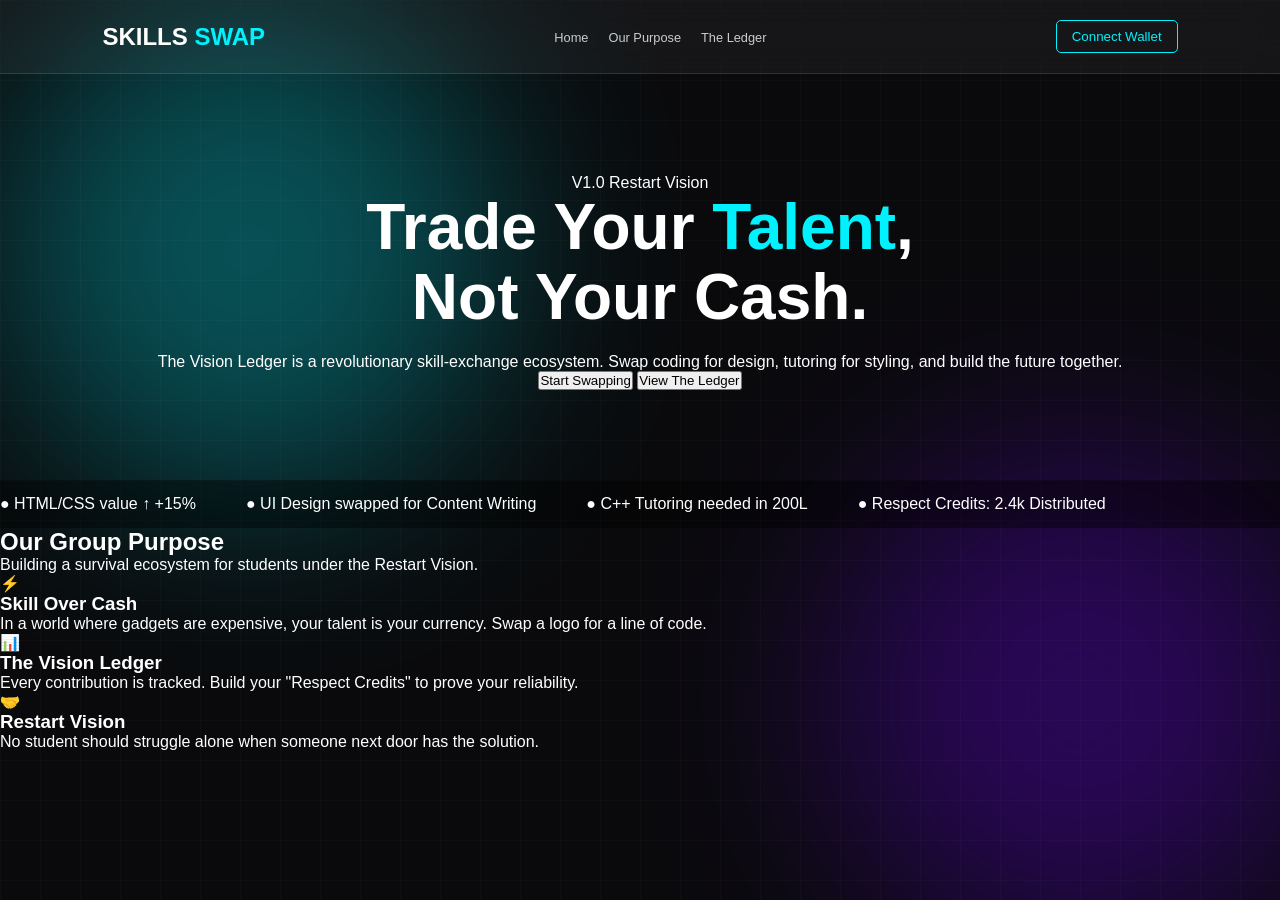
==== commit 4a8930b5: "Update index.html" ====
--- a/index.html
+++ b/index.html
@@ -8,7 +8,6 @@
     <link rel="stylesheet" href="./style.css">
 </head>
 <body>
-
     <div class="bg-wrapper">
         <div class="blob"></div>
         <div class="blob2"></div>
@@ -29,14 +28,12 @@
 
     <main>
         <section class="hero" id="home">
-            <div class="hero-content">
-                <span class="badge">V1.0 Restart Vision</span>
-                <h1>Trade Your <span>Talent</span>,<br> Not Your Cash.</h1>
-                <p>The Vision Ledger is a revolutionary skill-exchange ecosystem. Swap coding for design, tutoring for styling, and build the future together.</p>
-                <div class="hero-btns">
-                    <button class="btn-primary">Start Swapping</button>
-                    <button class="btn-secondary">View The Ledger</button>
-                </div>
+            <span class="badge">V1.0 Restart Vision</span>
+            <h1>Trade Your <span>Talent</span>,<br> Not Your Cash.</h1>
+            <p>The Vision Ledger is a revolutionary skill-exchange ecosystem. Swap coding for design, tutoring for styling, and build the future together.</p>
+            <div class="hero-btns">
+                <button class="btn-primary">Start Swapping</button>
+                <button class="btn-secondary">View The Ledger</button>
             </div>
         </section>
 
@@ -48,6 +45,30 @@
                 <span class="ticker-item">● Respect Credits: 2.4k Distributed</span>
             </div>
         </div>
+
+        <section class="purpose-section" id="purpose">
+            <div class="section-header">
+                <h2>Our <span>Group Purpose</span></h2>
+                <p>Building a survival ecosystem for students under the Restart Vision.</p>
+            </div>
+            <div class="purpose-grid">
+                <div class="purpose-card">
+                    <div class="icon">⚡</div>
+                    <h3>Skill Over Cash</h3>
+                    <p>In a world where gadgets are expensive, your talent is your currency. Swap a logo for a line of code.</p>
+                </div>
+                <div class="purpose-card">
+                    <div class="icon">📊</div>
+                    <h3>The Vision Ledger</h3>
+                    <p>Every contribution is tracked. Build your "Respect Credits" to prove your reliability.</p>
+                </div>
+                <div class="purpose-card">
+                    <div class="icon">🤝</div>
+                    <h3>Restart Vision</h3>
+                    <p>No student should struggle alone when someone next door has the solution.</p>
+                </div>
+            </div>
+        </section>
     </main>
 </body>
 </html>
--- a/style.css
+++ b/style.css
@@ -1,68 +1,50 @@
 :root {
     --primary: #00f2fe;
-    --secondary: #4facfe;
     --bg-dark: #0a0a0c;
     --glass: rgba(255, 255, 255, 0.05);
     --glass-border: rgba(255, 255, 255, 0.12);
 }
 
 * { margin: 0; padding: 0; box-sizing: border-box; font-family: 'Poppins', sans-serif; }
-body { background-color: var(--bg-dark); color: white; overflow-x: hidden; line-height: 1.6; }
+body { background-color: var(--bg-dark); color: white; overflow-x: hidden; }
 
-/* --- MOVING WALLPAPER --- */
+/* --- HIGH-SPEED ANIMATED BACKGROUND --- */
 .bg-wrapper { position: fixed; top: 0; left: 0; width: 100%; height: 100%; z-index: -1; background: #0a0a0c; }
+
 .blob, .blob2 {
     position: absolute; width: 500px; height: 500px; background: var(--primary);
-    filter: blur(100px); border-radius: 50%; opacity: 0.2;
-    animation: drift 15s infinite alternate ease-in-out;
+    filter: blur(100px); border-radius: 50%; opacity: 0.3;
+    /* Speed set to 5s for obvious movement */
+    animation: drift 5s infinite alternate ease-in-out;
 }
-.blob2 { right: -100px; bottom: -100px; background: #7000ff; animation-duration: 20s; animation-direction: alternate-reverse; }
+
+.blob2 { right: -50px; bottom: -50px; background: #7000ff; animation-duration: 7s; }
 
 @keyframes drift {
-    from { transform: translate(0, 0) scale(1); }
-    to { transform: translate(100px, 50px) scale(1.1); }
+    from { transform: translate(-100px, -50px) scale(1); }
+    to { transform: translate(200px, 150px) scale(1.3); }
 }
 
-.grid-overlay {
-    position: absolute; inset: 0;
-    background-image: linear-gradient(rgba(255,255,255,0.02) 1px, transparent 1px),
-                      linear-gradient(90deg, rgba(255,255,255,0.02) 1px, transparent 1px);
-    background-size: 40px 40px;
-}
+.grid-overlay { position: absolute; inset: 0; background-size: 40px 40px; background-image: linear-gradient(rgba(255,255,255,0.02) 1px, transparent 1px), linear-gradient(90deg, rgba(255,255,255,0.02) 1px, transparent 1px); }
 
-/* --- NAV & HERO --- */
+/* --- NAVIGATION & HERO --- */
 .glass-nav { display: flex; justify-content: space-between; align-items: center; padding: 20px 8%; background: var(--glass); backdrop-filter: blur(15px); border-bottom: 1px solid var(--glass-border); }
-.logo { font-size: 1.5rem; font-weight: 800; }
+.logo { font-weight: 800; font-size: 1.5rem; }
 .logo span { color: var(--primary); }
 .nav-links { display: flex; list-style: none; gap: 20px; }
 .nav-links a { text-decoration: none; color: #ccc; font-size: 0.8rem; }
 .btn-glow { padding: 8px 15px; background: transparent; border: 1px solid var(--primary); color: var(--primary); border-radius: 5px; cursor: pointer; }
 
-.hero { padding: 80px 8% 40px; text-align: center; }
-.badge { background: var(--glass); padding: 5px 15px; border-radius: 20px; border: 1px solid var(--glass-border); color: var(--primary); font-size: 0.7rem; }
-h1 { font-size: clamp(2.2rem, 8vw, 4rem); font-weight: 800; margin: 20px 0; line-height: 1.1; }
+.hero { padding: 100px 8% 40px; text-align: center; }
+h1 { font-size: clamp(2.2rem, 8vw, 4rem); line-height: 1.1; margin-bottom: 20px; }
 h1 span { color: var(--primary); }
-.hero-btns { display: flex; justify-content: center; gap: 15px; }
-.btn-primary { background: var(--primary); color: black; padding: 12px 25px; border-radius: 50px; border: none; font-weight: 600; cursor: pointer; }
-.btn-secondary { background: var(--glass); color: white; padding: 12px 25px; border-radius: 50px; border: 1px solid var(--glass-border); cursor: pointer; }
 
-/* --- TICKER --- */
-.ticker-wrap { background: rgba(0,0,0,0.4); padding: 15px 0; overflow: hidden; margin: 30px 0; }
-.ticker { display: flex; gap: 50px; white-space: nowrap; animation: scroll 20s linear infinite; }
-.ticker-item { color: var(--primary); font-size: 0.8rem; }
+.ticker-wrap { background: rgba(0,0,0,0.4); padding: 15px 0; overflow: hidden; margin-top: 50px; }
+.ticker { display: flex; gap: 50px; white-space: nowrap; animation: scroll 15s linear infinite; }
 @keyframes scroll { from { transform: translateX(100%); } to { transform: translateX(-100%); } }
 
-/* --- PURPOSE SECTION --- */
-.purpose-section { padding: 60px 8%; text-align: center; }
-.purpose-grid { display: flex; flex-wrap: wrap; justify-content: center; gap: 25px; margin-top: 40px; }
-.purpose-card { background: var(--glass); padding: 30px; border-radius: 20px; border: 1px solid var(--glass-border); width: 300px; text-align: left; backdrop-filter: blur(10px); }
-.icon { font-size: 2rem; margin-bottom: 15px; }
-
-/* --- MOBILE REPAIR --- */
+/* --- MOBILE --- */
 @media (max-width: 768px) {
     .glass-nav { flex-direction: column; gap: 15px; }
-    .nav-links { gap: 10px; font-size: 0.7rem; }
-    .hero-btns { flex-direction: column; align-items: center; }
-    .btn-primary, .btn-secondary { width: 100%; max-width: 280px; }
-    .purpose-card { width: 100%; max-width: 90%; }
+    .hero { padding-top: 50px; }
 }
